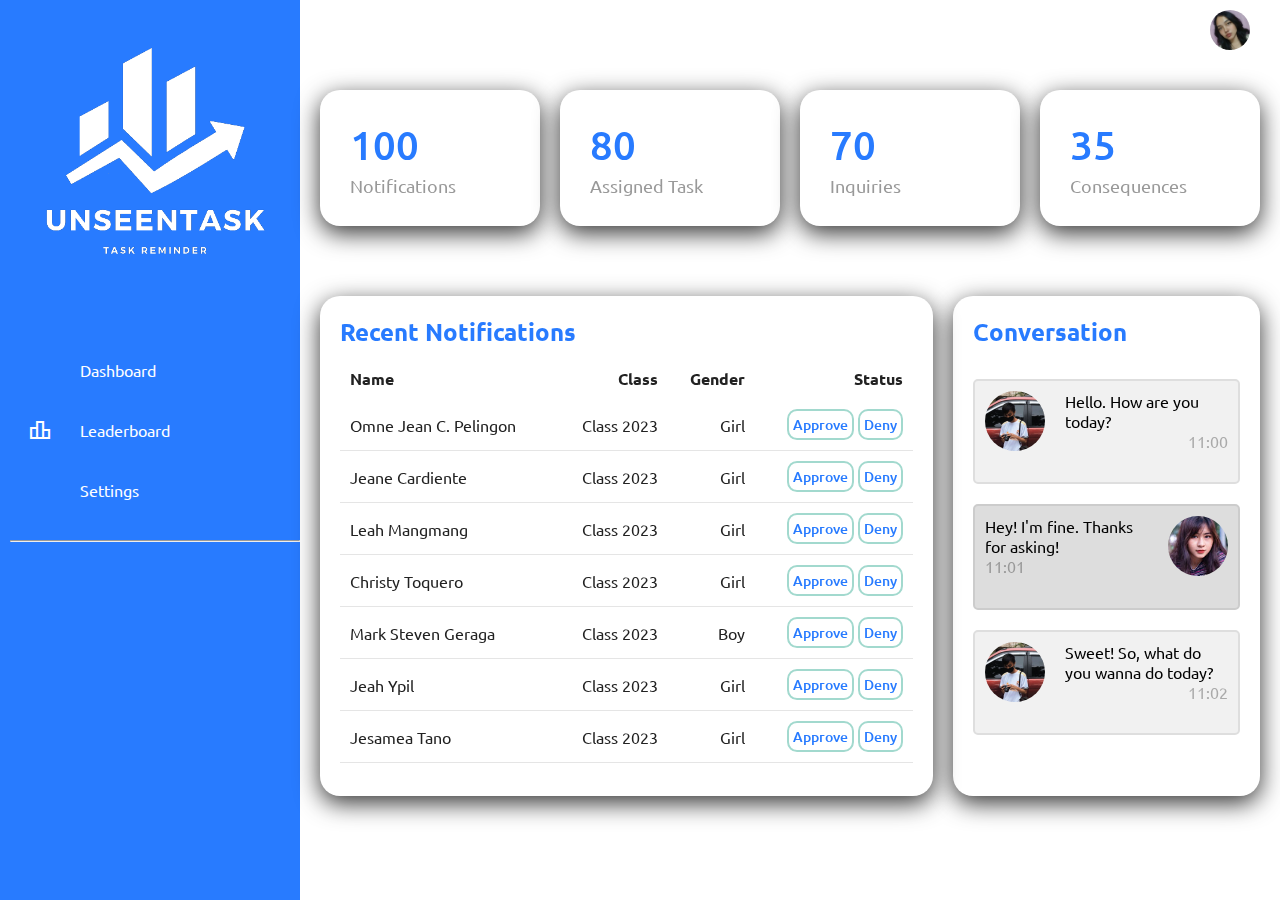
==== index.html @ 6f196ee0 "updated version of omne" ====
<!DOCTYPE html>
<html lang="en">

<head>
    <meta charset="UTF-8">
    <meta http-equiv="X-UA-Compatible" content="IE=edge">
    <meta name="viewport" content="width=device-width, initial-scale=1.0">
    <title>UnseenTask</title>
    <script src="https://code.jquery.com/jquery-3.6.0.slim.min.js" integrity="sha256-u7e5khyithlIdTpu22PHhENmPcRdFiHRjhAuHcs05RI=" crossorigin="anonymous"></script>
    <link rel="stylesheet" type="text/css" href="style.css">
    <link rel="icon" href="Icon_logo.png">
    <link href="https://fonts.googleapis.com/css?family=Material+Icons|Material+Icons+Outlined|Material+Icons+Two+Tone|Material+Icons+Round|Material+Icons+Sharp" rel="stylesheet">


</head>

<body>
    <div class="container">
        <div class="navigation">
            <ul>
                <li>
                    <a href="index.html">
                        <img src="LOGO.png" class="iconlogo">
                    </a>
                </li>
                <li>
                    <a href="index.html">
                        <span class="icon"><ion-icon name="home-outline"></ion-icon></span>
                        <span class="title">Dashboard</span>
                    </a>
                </li>
                <li>
                    <a href="Lboard.html">
                        <span class="icon">
                            <span class="material-icons-outlined">leaderboard</span>
                        </span>
                        <span class="title">Leaderboard</span>
                    </a>
                </li>
                <li>
                    <a href="#">
                        <span class="icon"><ion-icon name="settings-outline"></ion-icon></span>
                        <span class="title">Settings</span>
                    </a>
                </li>
                <br>
                <hr>
            </ul>
        </div>
        <!--main-->
        <div class="main">
            <div class="topbar">
                <div class="toggle">
                    <ion-icon name="menu-outline"></ion-icon>
                </div>

                <!--userImg-->
                <div class="action">

                    <div class="user" onclick="menuToggle();">
                        <img src="img1.jpg" alt="img1.jpg">
                    </div>
                    <div class="userMenu">
                        <h3>
                            Omne Jean C. Pelingon
                            <div>
                                Admin
                            </div>
                        </h3>
                        <ul>
                            <li>
                                <span class="material-icons icons-size">person</span>
                                <a href="#">My Profile</a>
                            </li>
                            <li>
                                <span class="material-icons icons-size">mode</span>
                                <a href="#">Edit Account</a>
                            </li>
                            <li>
                                <span class="material-icons icons-size">logout</span>
                                <a href="#">Sign Out</a>
                            </li>
                        </ul>
                    </div>
                </div>

            </div>

            <br>
            <!--cards-->
            <div class="cardBox">
                <div class="tablink" onclick="linkclick('INTERACTION', this)" id="defaultOpen">
                    <div class="card">
                        <div>
                            <div class="number">100</div>
                            <div class="cardName">Notifications</div>
                        </div>
                        <div class="iconBx">
                            <ion-icon name="people-circle-outline"></ion-icon>
                        </div>
                    </div>
                </div>
                <div class="tablink" onclick="linkclick('TASK', this)" id="defaultOpen">
                    <div class="card">
                        <div>
                            <div class="number">80</div>
                            <div class="cardName">Assigned Task</div>
                        </div>
                        <div class="iconBx">
                            <ion-icon name="reader-outline"></ion-icon>
                        </div>
                    </div>
                </div>
                <div class="tablink" onclick="linkclick('REQUEST', this)" id="defaultOpen">
                    <div class="card">
                        <div>
                            <div class="number">70</div>
                            <div class="cardName">Inquiries</div>
                        </div>
                        <div class="iconBx">
                            <ion-icon name="mail-outline"></ion-icon>
                        </div>
                    </div>
                </div>
                <div class="tablink" onclick="linkclick('CONSEQUENCE', this)" id="defaultOpen">
                    <div class="card">
                        <div>
                            <div class="number">35</div>
                            <div class="cardName">Consequences</div>
                        </div>
                        <div class="iconBx">
                            <ion-icon name="skull-outline"></ion-icon>
                        </div>
                    </div>
                </div>
            </div>

            <!--UnseenTask detail lists-->
            <div class="tabcontent" id="INTERACTION">
                <div class="details">
                    <div class="bigBox">
                        <div class="scroll-div">
                            <div class="cardHeader">
                                <h2>Recent Notifications</h2>
                            </div>

                            <table>
                                <thead>
                                    <tr>
                                        <td>Name</td>
                                        <td>Class</td>
                                        <td>Gender</td>
                                        <td>Status</td>
                                    </tr>
                                </thead>
                                <tbody>
                                    <tr>
                                        <td>Omne Jean C. Pelingon</td>
                                        <td>Class 2023</td>
                                        <td>Girl</td>
                                        <td>
                                            <button class="status approved">Approve</button>
                                            <button class="status denied">Deny</button>
                                        </td>
                                    </tr>
                                    <tr>
                                        <td>Jeane Cardiente</td>
                                        <td>Class 2023</td>
                                        <td>Girl</td>
                                        <td>
                                            <button class="status approved">Approve</button>
                                            <button class="status denied">Deny</button>
                                        </td>
                                    </tr>
                                    <tr>
                                        <td>Leah Mangmang</td>
                                        <td>Class 2023</td>
                                        <td>Girl</td>
                                        <td>
                                            <button class="status approved">Approve</button>
                                            <button class="status denied">Deny</button>
                                        </td>
                                    </tr>
                                    <tr>
                                        <td>Christy Toquero</td>
                                        <td>Class 2023</td>
                                        <td>Girl</td>
                                        <td>
                                            <button class="status approved">Approve</button>
                                            <button class="status denied">Deny</button>
                                        </td>
                                    </tr>
                                    <tr>
                                        <td>Mark Steven Geraga</td>
                                        <td>Class 2023</td>
                                        <td>Boy</td>
                                        <td>
                                            <button class="status approved">Approve</button>
                                            <button class="status denied">Deny</button>
                                        </td>
                                    </tr>
                                    <tr>
                                        <td>Jeah Ypil</td>
                                        <td>Class 2023</td>
                                        <td>Girl</td>
                                        <td>
                                            <button class="status approved">Approve</button>
                                            <button class="status denied">Deny</button>
                                        </td>
                                    </tr>
                                    <tr>
                                        <td>Jesamea Tano</td>
                                        <td>Class 2023</td>
                                        <td>Girl</td>
                                        <td>
                                            <button class="status approved">Approve</button>
                                            <button class="status denied">Deny</button>
                                        </td>
                                    </tr>
                                    <tr>
                                        <td>Jamaila Pacquibas</td>
                                        <td>Class 2023</td>
                                        <td>Boy</td>
                                        <td>
                                            <button class="status approved">Approve</button>
                                            <button class="status denied">Deny</button>
                                        </td>
                                    </tr>
                                    <tr>
                                        <td>Ana Mae Jorge</td>
                                        <td>Class 2023</td>
                                        <td>Girl</td>
                                        <td>
                                            <button class="status approved">Approve</button>
                                            <button class="status denied">Deny</button>
                                        </td>
                                    </tr>
                                    <tr>
                                        <td>Vanessa Sagolili</td>
                                        <td>Class 2023</td>
                                        <td>Boy</td>
                                        <td>
                                            <button class="status approved">Approve</button>
                                            <button class="status denied">Deny</button>
                                        </td>
                                    </tr>
                                    <tr>
                                        <td>John Rey Calesa</td>
                                        <td>Class 2023</td>
                                        <td>Boy</td>
                                        <td>
                                            <button class="status approved">Approve</button>
                                            <button class="status denied">Deny</button>
                                        </td>
                                    </tr>
                                    <tr>
                                        <td>Mark Joseph Molina</td>
                                        <td>Class 2023</td>
                                        <td>Boy</td>
                                        <td>
                                            <button class="status approved">Approve</button>
                                            <button class="status denied">Deny</button>
                                        </td>
                                    </tr>
                                </tbody>
                            </table>
                        </div>
                    </div>
                    <!--New Scholars-->
                    <div class="smallBox">
                        <div class="cardHeader">
                            <h2>Conversation</h2>
                        </div>
                        <table>
                            <div class="container1">
                                <img src="steven.png" alt="Avatar" style="width:100%">
                                <p>Hello. How are you today?</p>
                                <span class="time-right">11:00</span>
                            </div>

                            <div class="container1 darker1">
                                <img src="user.jpg" alt="Avatar" class="right" style="width:100%">
                                <p>Hey! I'm fine. Thanks for asking!</p>
                                <span class="time-left">11:01</span>
                            </div>

                            <div class="container1">
                                <img src="steven.png" alt="Avatar" style="width:100%">
                                <p>Sweet! So, what do you wanna do today?</p>
                                <span class="time-right">11:02</span>
                            </div>
                        </table>
                    </div>
                </div>
            </div>
            <div class="tabcontent" id="TASK">
                <div class="details">
                    <div class="bigBox">
                        <div class="scroll-div">
                            <div class="cardHeader1">
                                <h2>Weekly Tasks</h2>
                                <input type="button" id="btnAdd" class="btn-addNew" value="Add New" />
                            </div>
                            <div class="newTable">
                                <table id="taskTable">
                                    <thead>
                                        <tr>
                                            <th>Lists of Tasks</th>
                                            <th>Points</th>
                                            <th class="task-status">Status</th>
                                        </tr>
                                    </thead>
                                    <tbody>
                                    </tbody>
                                </table>
                            </div>
                        </div>
                    </div>
                    <div class="smallBox">
                        <div class="cardHeader">
                            <h2>Admin Approval</h2>
                        </div>
                        <div>
                            <h4></h4>
                        </div>
                    </div>
                </div>
            </div>
            <div class="tabcontent" id="REQUEST">
                <div class="details">
                    <div class="bigBox">
                        <div class="cardHeader">
                            <h2>Messages</h2>
                        </div>
                    </div>
                    <div class="smallBox">
                        <div class="cardHeader">
                            <h2>Requests</h2>
                        </div>
                        <table>
                            <div class="container1">
                                <img src="user.jpg" alt="Avatar" style="width:100%">
                                <p>Good Day Miss, we are done.</p>
                                <span class="time-right">11:00</span>
                            </div>

                            <div class="container1 darker1">
                                <img src="steven.png" alt="Avatar" class="right" style="width:100%">
                                <p>Hey! I'm fine. Thanks for asking!</p>
                                <span class="time-left">11:01</span>
                            </div>

                            <div class="container1">
                                <img src="img/img2.jpg" alt="Avatar" style="width:100%">
                                <p>Sweet! So, what do you wanna do today?</p>
                                <span class="time-right">11:02</span>
                            </div>
                        </table>
                    </div>
                </div>
            </div>
            <div class="tabcontent" id="CONSEQUENCE">
                <div class="details">
                    <div class="bigBox">
                        <div class="cardHeader">
                            <h2>Consequence</h2>
                        </div>
                    </div>
                    <div class="smallBox">
                        <div class="cardHeader">
                            <h2>Tasks to Make</h2>
                        </div>
                    </div>
                </div>
            </div>
        </div>
        <script type="module" src="https://unpkg.com/ionicons@5.5.2/dist/ionicons/ionicons.esm.js"></script>
        <script nomodule src="https://unpkg.com/ionicons@5.5.2/dist/ionicons/ionicons.js"></script>
        <script src="main.js"></script>
</body>

</html>
---- style.css ----
@import url('https://fonts.googleapis.com/css2?family=Ubuntu:wght;400;500;700&display=swap');
* {
    margin: 0;
    padding: 0;
    box-sizing: border-box;
    font-family: 'Ubuntu', sans-serif;
}

 :root {
    --blue: #287bff;
    --white: #fff;
    --grey: #f5f5f5;
    --black1: #222;
    --black2: #999;
}

body {
    min-height: 100vh;
    overflow-x: hidden;
}

.container {
    position: relative;
    width: 100%;
}

.iconlogo {
    width: 100%;
    height: auto;
    margin-top: 10px;
}

.navigation {
    position: fixed;
    width: 300px;
    height: 100%;
    background: var(--blue);
    border-left: 10px solid var(--blue);
    transition: 0.5s;
    overflow: hidden;
}

.navigation.active {
    width: 80px;
}

.navigation ul {
    position: absolute;
    top: 0;
    left: 0;
    width: 100%;
}

.navigation ul li {
    position: relative;
    width: 100%;
    list-style: none;
}

.navigation ul li :hover,
.navigation ul li.hovered {
    background: var(--white);
    border-top-left-radius: 30px;
    border-bottom-left-radius: 30px;
}

.navigation ul li:nth-child(1) {
    margin-bottom: 40px;
    pointer-events: none;
}

.navigation ul li a {
    position: relative;
    display: block;
    width: 100%;
    display: flex;
    text-decoration: none;
    color: var(--white);
}

.navigation ul li:hover a,
.navigation ul li.hovered a {
    color: var(--blue);
}

.navigation ul li a .icon {
    position: relative;
    display: block;
    min-width: 60px;
    height: 60px;
    line-height: 70px;
    text-align: center;
}

.navigation ul li a .icon ion-icon {
    font-size: 1.75em;
}

.navigation ul li a .icon material-icons-outlined {
    font-size: 1.90em;
}

.navigation ul li a .title {
    position: relative;
    display: block;
    padding: 0 10px;
    height: 60px;
    line-height: 60px;
    text-align: start;
    white-space: nowrap;
}


/* curve outside*/

.navigation ul li:hover a::before,
.navigation ul li.hovered a::before {
    content: '';
    position: absolute;
    right: 0;
    top: -50px;
    width: 50px;
    height: 50px;
    background: transparent;
    border-radius: 50%;
    box-shadow: 35px 35px 0 10px var(--white);
    pointer-events: none;
}

.navigation ul li:hover a::after,
.navigation ul li.hovered a::after {
    content: '';
    position: absolute;
    right: 0;
    bottom: -50px;
    width: 50px;
    height: 50px;
    background: transparent;
    border-radius: 50%;
    box-shadow: 35px -35px 0 10px var(--white);
    pointer-events: none;
}


/*main*/

.main {
    position: absolute;
    width: calc(100% - 300px);
    left: 300px;
    min-height: 100vh;
    background: var(--white);
    transition: 0.5s;
    z-index: 1;
}

.main.active {
    width: calc(100% - 80px);
    left: 80px;
}

.topbar {
    width: 100%;
    height: 60px;
    display: flex;
    justify-content: space-between;
    align-items: center;
    padding: 0 10px;
    position: fixed;
    background: white;
}

.toggle {
    position: relative;
    width: 60px;
    height: 60px;
    display: flex;
    justify-content: center;
    align-items: center;
    font-size: 2.5em;
    cursor: pointer;
}

.user {
    position: relative;
    min-width: 40px;
    height: 40px;
    border-radius: 50%;
    overflow: hidden;
    cursor: pointer;
}

.user img {
    position: absolute;
    top: 0;
    left: 0;
    width: 100%;
    height: 100%;
    object-fit: cover;
}

.icons-size {
    color: #333;
    font-size: 14px;
}

.action {
    position: fixed;
    right: 30px;
    top: 10px
}

.action .userMenu {
    background-color: var(--blue);
    box-sizing: 0 5px 25px rgba(0, 0, 0, 0.1);
    border-radius: 15px;
    padding: 10px 20px;
    position: absolute;
    right: -10px;
    width: 200px;
    transition: 0.5s;
    top: 120px;
    visibility: hidden;
    opacity: 0;
}

.action .userMenu.active {
    opacity: 1;
    top: 60px;
    visibility: visible;
    z-index: 1;
}

.action .userMenu::after {
    background-color: var(--blue);
    content: '';
    height: 20px;
    position: absolute;
    right: 22px;
    transform: rotate(45deg);
    top: -5px;
    width: 20px;
}

.action .userMenu h3 {
    color: var(--white);
    font-size: 14px;
    font-weight: 600;
    line-height: 1.3em;
    padding: 20px 0px;
    text-align: left;
    width: 100%;
    z-index: 1;
}

.action .userMenu h3 div {
    color: #5e5959;
    font-size: 13px;
    font-weight: 400;
    z-index: 1;
}

.action .userMenu ul li {
    align-items: center;
    border-top: 1px solid rgba(0, 0, 0, 0.05);
    display: inline-block;
    justify-content: left;
    list-style: none;
    padding: 10px 0px;
    z-index: 1;
}

.action .userMenu ul li img {
    max-width: 20px;
    margin-right: 10px;
    opacity: 0.5;
    transition: 0.5s;
    z-index: 1;
}

.action .userMenu ul li a {
    display: inline-block;
    color: #555;
    font-size: 14px;
    font-weight: 600;
    padding-left: 15px;
    text-decoration: none;
    text-transform: uppercase;
    transition: 0.5s;
    z-index: 2;
}

.action .userMenu ul li:hover img {
    opacity: 1;
}

.action .userMenu ul li:hover a {
    color: var(--white);
}

.cardBox {
    position: relative;
    width: 100%;
    padding-top: 20px;
    padding-left: 20px;
    padding-right: 20px;
    display: grid;
    grid-template-columns: repeat(4, 1fr);
    grid-gap: 20px;
    z-index: -1;
    margin: 50px 0;
}

.cardBox .card {
    position: relative;
    background: var(--white);
    padding: 30px;
    border-radius: 20px;
    display: flex;
    justify-content: space-between;
    cursor: pointer;
    box-shadow: 0 7px 25px rgba(0, 0, 0, 0.8);
}

.cardBox .card .number {
    position: relative;
    font-weight: 500;
    font-size: 2.5em;
    color: var(--blue);
}

.cardBox .card .cardName {
    color: var(--black2);
    font-size: 1.1em;
    margin-top: 5px;
}

.cardBox .card .iconBx {
    font-size: 2.0em;
    color: var(--black2);
}

.cardBox .card:hover {
    background: var(--blue);
}

.cardBox .card:hover .number,
.cardBox .card:hover .cardName,
.cardBox .card:hover .iconBx {
    color: var(--white);
}

.details {
    position: relative;
    width: 100%;
    padding: 20px;
    display: grid;
    grid-template-columns: 2fr 1fr;
    grid-gap: 20px;
}

.details .bigBox {
    position: relative;
    display: grid;
    min-height: 500px;
    background: var(--white);
    padding: 20px;
    box-shadow: 0 7px 25px rgba(0, 0, 0, 0.8);
    border-radius: 20px;
}

.scroll-div::-webkit-scrollbar {
    width: 10px;
    border: 1px solid rgb(200, 200, 200);
}

.scroll-div::-webkit-scrollbar-thumb {
    background-color: #78aed3;
    border-radius: 5px;
}

.scroll-div {
    height: 450px;
    overflow: hidden;
    overflow-y: scroll;
}

.cardHeader {
    display: flex;
    justify-content: space-between;
    align-items: flex-start;
}

.cardHeader h2 {
    font-weight: 600;
    color: var(--blue);
}

.cardHeader1 {
    display: flex;
    justify-content: space-between;
    align-items: flex-start;
}

.cardHeader1 h2 {
    font-weight: 600;
    color: var(--blue);
}


/*
.btn {
    position: relative;
    padding: 5px 10px;
    background: var(--blue);
    text-decoration: none;
    color: var(--white);
    border-radius: 4px;
}
*/

.details table {
    width: 100%;
    border-collapse: collapse;
    margin-top: 10px;
}

.details table thead td {
    font-weight: 600;
}

.details .bigBox table tr {
    color: var(--black1);
    border-bottom: 1px solid rgba(0, 0, 0, 0.1);
}

.details .bigBox table tr:last-child {
    border-bottom: none;
}

.details .bigBox table tbody tr:hover {
    background: var(--blue);
    color: var(--white);
}

.details .bigBox table tr td {
    padding: 10px;
}

.details .bigBox table tr td:last-child {
    text-align: end;
}

.details .bigBox table tr td:nth-child(2) {
    text-align: end;
}

.details .bigBox table tr td:nth-child(3) {
    text-align: end;
}

.status.approved {
    padding: 4px 4px;
    background: var(--white);
    color: var(--blue);
    border-radius: 10px;
    border: 2px solid #a2d9ce;
    font-size: 14px;
    font-weight: 500;
}

.status.approved:hover {
    background-color: #38b000;
    color: var(--white);
}

.status.denied {
    padding: 4px 4px;
    background: var(--white);
    color: var(--blue);
    border-radius: 10px;
    border: 2px solid #a2d9ce;
    font-size: 14px;
    font-weight: 500;
}

.status.denied:hover {
    background-color: #f00;
    color: var(--white);
}

.smallBox {
    position: relative;
    display: grid;
    min-height: 500px;
    padding: 20px;
    background: var(--white);
    box-shadow: 0 7px 25px rgba(0, 0, 0, 0.8);
    border-radius: 20px;
    z-index: -1;
}

.smallBox table tr td {
    padding: 12px 10px;
}

.smallBox table tr td h4 {
    font-size: 16px;
    font-weight: 500;
    line-height: 1.2em;
}

.smallBox table tr td h4 span {
    font-size: 14px;
    color: var(--black2);
}

.smallBox table tr:hover {
    background: var(--blue);
    color: var(--white);
}

.smallBox table tr:hover td h4 span {
    color: var(--white);
}

.container1 {
    border: 2px solid #dedede;
    background-color: #f1f1f1;
    border-radius: 5px;
    padding: 10px;
    margin: 10px 0;
}

.darker1 {
    border-color: #ccc;
    background-color: #ddd;
}

.container1::after {
    content: "";
    clear: both;
    display: table;
}

.container1 img {
    float: left;
    max-width: 60px;
    width: 100%;
    margin-right: 20px;
    border-radius: 50%;
}

.container1 img.right {
    float: right;
    margin-left: 20px;
    margin-right: 0;
}

.time-right {
    float: right;
    color: #aaa;
}

.time-left {
    float: left;
    color: #999;
}

.tablink {
    border: none;
    outline: none;
    cursor: pointer;
}

.tabcontent {
    display: none;
    text-align: left;
}

.btn-addNew {
    position: relative;
    padding: 5px 10px;
    margin-right: 10px;
    background: var(--blue);
    text-decoration: none;
    color: var(--white);
    border-radius: 4px;
}

.save-btn {
    padding: 4px 4px;
    background: var(--white);
    color: var(--blue);
    border-radius: 10px;
    border: 2px solid #a2d9ce;
    font-size: 14px;
    font-weight: 500;
}

.save-btn:hover {
    background-color: #008000;
    color: var(--white);
}

.cancel-btn {
    padding: 4px 4px;
    background: var(--white);
    color: var(--blue);
    border-radius: 10px;
    border: 2px solid #a2d9ce;
    font-size: 14px;
    font-weight: 500;
}

.cancel-btn:hover {
    background-color: #cc0000;
    color: var(--white);
}

.edit-btn {
    padding: 4px 4px;
    background: var(--white);
    color: var(--blue);
    border-radius: 10px;
    border: 2px solid #a2d9ce;
    font-size: 14px;
    font-weight: 500;
}

.edit-btn:hover {
    background-color: #008000;
    color: var(--white);
}

.remove-btn {
    padding: 4px 4px;
    background: var(--white);
    color: var(--blue);
    border-radius: 10px;
    border: 2px solid #a2d9ce;
    font-size: 14px;
    font-weight: 500;
}

.remove-btn:hover {
    background-color: #cc0000;
    color: var(--white);
}


/*=======Leaderboard HTML=========*/

@media(max-width: 991px) {
    .navigation {
        left: -300px;
    }
    .navigation.active {
        width: 300px;
        left: 0;
    }
    .main {
        position: relative;
        z-index: 1;
        width: 100%;
        left: 0;
    }
    .main.active {
        left: 300px;
    }
    .cardBox {
        grid-template-columns: repeat(2, 1fr);
    }
}

@media(max-width:768px) {
    .details {
        grid-template-columns: repeat(1, 1fr);
    }
    .bigBox {
        overflow-x: auto;
    }
    .status.inprogress {
        white-space: nowrap;
    }
}

@media(max-width:480px) {
    .cardBox {
        grid-template-columns: repeat(1, 1fr);
    }
    .cardHeader h2 {
        font-size: 20px;
    }
    .user {
        min-height: 40px;
    }
    .navigation {
        width: 100%;
        left: -100%;
        z-index: 1000;
    }
    .navigation.active {
        width: 100%;
        left: 0;
    }
    .toggle {
        z-index: 10001;
    }
    .main.active .toggle {
        position: fixed;
        right: 0;
        left: initial;
        color: var(--white);
    }
}
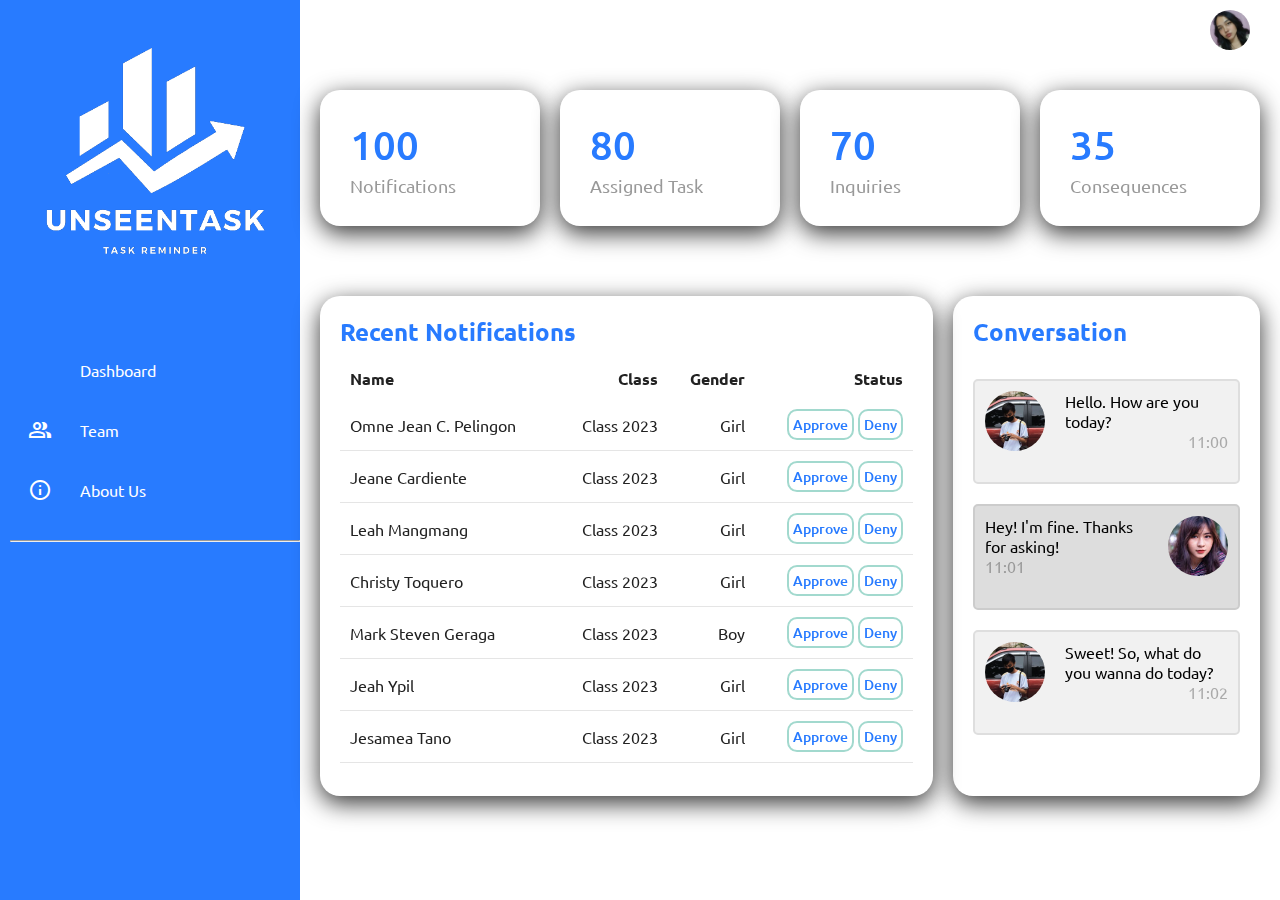
==== commit dc520dc7: "added some pages" ====
--- a/index.html
+++ b/index.html
@@ -10,6 +10,7 @@
     <link rel="stylesheet" type="text/css" href="style.css">
     <link rel="icon" href="Icon_logo.png">
     <link href="https://fonts.googleapis.com/css?family=Material+Icons|Material+Icons+Outlined|Material+Icons+Two+Tone|Material+Icons+Round|Material+Icons+Sharp" rel="stylesheet">
+    <link rel="stylesheet" href="https://fonts.googleapis.com/css2?family=Material+Symbols+Outlined:opsz,wght,FILL,GRAD@20..48,100..700,0..1,-50..200" />
 
 
 </head>
@@ -30,17 +31,19 @@
                     </a>
                 </li>
                 <li>
-                    <a href="Lboard.html">
+                    <a href="team.html">
                         <span class="icon">
-                            <span class="material-icons-outlined">leaderboard</span>
+                            <span class="material-symbols-outlined">group</span>
                         </span>
-                        <span class="title">Leaderboard</span>
+                        <span class="title">Team</span>
                     </a>
                 </li>
                 <li>
-                    <a href="#">
-                        <span class="icon"><ion-icon name="settings-outline"></ion-icon></span>
-                        <span class="title">Settings</span>
+                    <a href="AboutUS.html">
+                        <span class="icon">
+                            <span class="material-symbols-outlined">info</span>
+                        </span>
+                        <span class="title">About Us</span>
                     </a>
                 </li>
                 <br>
@@ -306,7 +309,7 @@
                                     <thead>
                                         <tr>
                                             <th>Lists of Tasks</th>
-                                            <th>Points</th>
+                                            <th>Category</th>
                                             <th class="task-status">Status</th>
                                         </tr>
                                     </thead>
--- a/style.css
+++ b/style.css
@@ -1,716 +1,737 @@
-@import url('https://fonts.googleapis.com/css2?family=Ubuntu:wght;400;500;700&display=swap');
-* {
-    margin: 0;
-    padding: 0;
-    box-sizing: border-box;
-    font-family: 'Ubuntu', sans-serif;
-}
-
- :root {
-    --blue: #287bff;
-    --white: #fff;
-    --grey: #f5f5f5;
-    --black1: #222;
-    --black2: #999;
-}
-
-body {
-    min-height: 100vh;
-    overflow-x: hidden;
-}
-
-.container {
-    position: relative;
-    width: 100%;
-}
-
-.iconlogo {
-    width: 100%;
-    height: auto;
-    margin-top: 10px;
-}
-
-.navigation {
-    position: fixed;
-    width: 300px;
-    height: 100%;
-    background: var(--blue);
-    border-left: 10px solid var(--blue);
-    transition: 0.5s;
-    overflow: hidden;
-}
-
-.navigation.active {
-    width: 80px;
-}
-
-.navigation ul {
-    position: absolute;
-    top: 0;
-    left: 0;
-    width: 100%;
-}
-
-.navigation ul li {
-    position: relative;
-    width: 100%;
-    list-style: none;
-}
-
-.navigation ul li :hover,
-.navigation ul li.hovered {
-    background: var(--white);
-    border-top-left-radius: 30px;
-    border-bottom-left-radius: 30px;
-}
-
-.navigation ul li:nth-child(1) {
-    margin-bottom: 40px;
-    pointer-events: none;
-}
-
-.navigation ul li a {
-    position: relative;
-    display: block;
-    width: 100%;
-    display: flex;
-    text-decoration: none;
-    color: var(--white);
-}
-
-.navigation ul li:hover a,
-.navigation ul li.hovered a {
-    color: var(--blue);
-}
-
-.navigation ul li a .icon {
-    position: relative;
-    display: block;
-    min-width: 60px;
-    height: 60px;
-    line-height: 70px;
-    text-align: center;
-}
-
-.navigation ul li a .icon ion-icon {
-    font-size: 1.75em;
-}
-
-.navigation ul li a .icon material-icons-outlined {
-    font-size: 1.90em;
-}
-
-.navigation ul li a .title {
-    position: relative;
-    display: block;
-    padding: 0 10px;
-    height: 60px;
-    line-height: 60px;
-    text-align: start;
-    white-space: nowrap;
-}
-
-
-/* curve outside*/
-
-.navigation ul li:hover a::before,
-.navigation ul li.hovered a::before {
-    content: '';
-    position: absolute;
-    right: 0;
-    top: -50px;
-    width: 50px;
-    height: 50px;
-    background: transparent;
-    border-radius: 50%;
-    box-shadow: 35px 35px 0 10px var(--white);
-    pointer-events: none;
-}
-
-.navigation ul li:hover a::after,
-.navigation ul li.hovered a::after {
-    content: '';
-    position: absolute;
-    right: 0;
-    bottom: -50px;
-    width: 50px;
-    height: 50px;
-    background: transparent;
-    border-radius: 50%;
-    box-shadow: 35px -35px 0 10px var(--white);
-    pointer-events: none;
-}
-
-
-/*main*/
-
-.main {
-    position: absolute;
-    width: calc(100% - 300px);
-    left: 300px;
-    min-height: 100vh;
-    background: var(--white);
-    transition: 0.5s;
-    z-index: 1;
-}
-
-.main.active {
-    width: calc(100% - 80px);
-    left: 80px;
-}
-
-.topbar {
-    width: 100%;
-    height: 60px;
-    display: flex;
-    justify-content: space-between;
-    align-items: center;
-    padding: 0 10px;
-    position: fixed;
-    background: white;
-}
-
-.toggle {
-    position: relative;
-    width: 60px;
-    height: 60px;
-    display: flex;
-    justify-content: center;
-    align-items: center;
-    font-size: 2.5em;
-    cursor: pointer;
-}
-
-.user {
-    position: relative;
-    min-width: 40px;
-    height: 40px;
-    border-radius: 50%;
-    overflow: hidden;
-    cursor: pointer;
-}
-
-.user img {
-    position: absolute;
-    top: 0;
-    left: 0;
-    width: 100%;
-    height: 100%;
-    object-fit: cover;
-}
-
-.icons-size {
-    color: #333;
-    font-size: 14px;
-}
-
-.action {
-    position: fixed;
-    right: 30px;
-    top: 10px
-}
-
-.action .userMenu {
-    background-color: var(--blue);
-    box-sizing: 0 5px 25px rgba(0, 0, 0, 0.1);
-    border-radius: 15px;
-    padding: 10px 20px;
-    position: absolute;
-    right: -10px;
-    width: 200px;
-    transition: 0.5s;
-    top: 120px;
-    visibility: hidden;
-    opacity: 0;
-}
-
-.action .userMenu.active {
-    opacity: 1;
-    top: 60px;
-    visibility: visible;
-    z-index: 1;
-}
-
-.action .userMenu::after {
-    background-color: var(--blue);
-    content: '';
-    height: 20px;
-    position: absolute;
-    right: 22px;
-    transform: rotate(45deg);
-    top: -5px;
-    width: 20px;
-}
-
-.action .userMenu h3 {
-    color: var(--white);
-    font-size: 14px;
-    font-weight: 600;
-    line-height: 1.3em;
-    padding: 20px 0px;
-    text-align: left;
-    width: 100%;
-    z-index: 1;
-}
-
-.action .userMenu h3 div {
-    color: #5e5959;
-    font-size: 13px;
-    font-weight: 400;
-    z-index: 1;
-}
-
-.action .userMenu ul li {
-    align-items: center;
-    border-top: 1px solid rgba(0, 0, 0, 0.05);
-    display: inline-block;
-    justify-content: left;
-    list-style: none;
-    padding: 10px 0px;
-    z-index: 1;
-}
-
-.action .userMenu ul li img {
-    max-width: 20px;
-    margin-right: 10px;
-    opacity: 0.5;
-    transition: 0.5s;
-    z-index: 1;
-}
-
-.action .userMenu ul li a {
-    display: inline-block;
-    color: #555;
-    font-size: 14px;
-    font-weight: 600;
-    padding-left: 15px;
-    text-decoration: none;
-    text-transform: uppercase;
-    transition: 0.5s;
-    z-index: 2;
-}
-
-.action .userMenu ul li:hover img {
-    opacity: 1;
-}
-
-.action .userMenu ul li:hover a {
-    color: var(--white);
-}
-
-.cardBox {
-    position: relative;
-    width: 100%;
-    padding-top: 20px;
-    padding-left: 20px;
-    padding-right: 20px;
-    display: grid;
-    grid-template-columns: repeat(4, 1fr);
-    grid-gap: 20px;
-    z-index: -1;
-    margin: 50px 0;
-}
-
-.cardBox .card {
-    position: relative;
-    background: var(--white);
-    padding: 30px;
-    border-radius: 20px;
-    display: flex;
-    justify-content: space-between;
-    cursor: pointer;
-    box-shadow: 0 7px 25px rgba(0, 0, 0, 0.8);
-}
-
-.cardBox .card .number {
-    position: relative;
-    font-weight: 500;
-    font-size: 2.5em;
-    color: var(--blue);
-}
-
-.cardBox .card .cardName {
-    color: var(--black2);
-    font-size: 1.1em;
-    margin-top: 5px;
-}
-
-.cardBox .card .iconBx {
-    font-size: 2.0em;
-    color: var(--black2);
-}
-
-.cardBox .card:hover {
-    background: var(--blue);
-}
-
-.cardBox .card:hover .number,
-.cardBox .card:hover .cardName,
-.cardBox .card:hover .iconBx {
-    color: var(--white);
-}
-
-.details {
-    position: relative;
-    width: 100%;
-    padding: 20px;
-    display: grid;
-    grid-template-columns: 2fr 1fr;
-    grid-gap: 20px;
-}
-
-.details .bigBox {
-    position: relative;
-    display: grid;
-    min-height: 500px;
-    background: var(--white);
-    padding: 20px;
-    box-shadow: 0 7px 25px rgba(0, 0, 0, 0.8);
-    border-radius: 20px;
-}
-
-.scroll-div::-webkit-scrollbar {
-    width: 10px;
-    border: 1px solid rgb(200, 200, 200);
-}
-
-.scroll-div::-webkit-scrollbar-thumb {
-    background-color: #78aed3;
-    border-radius: 5px;
-}
-
-.scroll-div {
-    height: 450px;
-    overflow: hidden;
-    overflow-y: scroll;
-}
-
-.cardHeader {
-    display: flex;
-    justify-content: space-between;
-    align-items: flex-start;
-}
-
-.cardHeader h2 {
-    font-weight: 600;
-    color: var(--blue);
-}
-
-.cardHeader1 {
-    display: flex;
-    justify-content: space-between;
-    align-items: flex-start;
-}
-
-.cardHeader1 h2 {
-    font-weight: 600;
-    color: var(--blue);
-}
-
-
-/*
-.btn {
-    position: relative;
-    padding: 5px 10px;
-    background: var(--blue);
-    text-decoration: none;
-    color: var(--white);
-    border-radius: 4px;
-}
-*/
-
-.details table {
-    width: 100%;
-    border-collapse: collapse;
-    margin-top: 10px;
-}
-
-.details table thead td {
-    font-weight: 600;
-}
-
-.details .bigBox table tr {
-    color: var(--black1);
-    border-bottom: 1px solid rgba(0, 0, 0, 0.1);
-}
-
-.details .bigBox table tr:last-child {
-    border-bottom: none;
-}
-
-.details .bigBox table tbody tr:hover {
-    background: var(--blue);
-    color: var(--white);
-}
-
-.details .bigBox table tr td {
-    padding: 10px;
-}
-
-.details .bigBox table tr td:last-child {
-    text-align: end;
-}
-
-.details .bigBox table tr td:nth-child(2) {
-    text-align: end;
-}
-
-.details .bigBox table tr td:nth-child(3) {
-    text-align: end;
-}
-
-.status.approved {
-    padding: 4px 4px;
-    background: var(--white);
-    color: var(--blue);
-    border-radius: 10px;
-    border: 2px solid #a2d9ce;
-    font-size: 14px;
-    font-weight: 500;
-}
-
-.status.approved:hover {
-    background-color: #38b000;
-    color: var(--white);
-}
-
-.status.denied {
-    padding: 4px 4px;
-    background: var(--white);
-    color: var(--blue);
-    border-radius: 10px;
-    border: 2px solid #a2d9ce;
-    font-size: 14px;
-    font-weight: 500;
-}
-
-.status.denied:hover {
-    background-color: #f00;
-    color: var(--white);
-}
-
-.smallBox {
-    position: relative;
-    display: grid;
-    min-height: 500px;
-    padding: 20px;
-    background: var(--white);
-    box-shadow: 0 7px 25px rgba(0, 0, 0, 0.8);
-    border-radius: 20px;
-    z-index: -1;
-}
-
-.smallBox table tr td {
-    padding: 12px 10px;
-}
-
-.smallBox table tr td h4 {
-    font-size: 16px;
-    font-weight: 500;
-    line-height: 1.2em;
-}
-
-.smallBox table tr td h4 span {
-    font-size: 14px;
-    color: var(--black2);
-}
-
-.smallBox table tr:hover {
-    background: var(--blue);
-    color: var(--white);
-}
-
-.smallBox table tr:hover td h4 span {
-    color: var(--white);
-}
-
-.container1 {
-    border: 2px solid #dedede;
-    background-color: #f1f1f1;
-    border-radius: 5px;
-    padding: 10px;
-    margin: 10px 0;
-}
-
-.darker1 {
-    border-color: #ccc;
-    background-color: #ddd;
-}
-
-.container1::after {
-    content: "";
-    clear: both;
-    display: table;
-}
-
-.container1 img {
-    float: left;
-    max-width: 60px;
-    width: 100%;
-    margin-right: 20px;
-    border-radius: 50%;
-}
-
-.container1 img.right {
-    float: right;
-    margin-left: 20px;
-    margin-right: 0;
-}
-
-.time-right {
-    float: right;
-    color: #aaa;
-}
-
-.time-left {
-    float: left;
-    color: #999;
-}
-
-.tablink {
-    border: none;
-    outline: none;
-    cursor: pointer;
-}
-
-.tabcontent {
-    display: none;
-    text-align: left;
-}
-
-.btn-addNew {
-    position: relative;
-    padding: 5px 10px;
-    margin-right: 10px;
-    background: var(--blue);
-    text-decoration: none;
-    color: var(--white);
-    border-radius: 4px;
-}
-
-.save-btn {
-    padding: 4px 4px;
-    background: var(--white);
-    color: var(--blue);
-    border-radius: 10px;
-    border: 2px solid #a2d9ce;
-    font-size: 14px;
-    font-weight: 500;
-}
-
-.save-btn:hover {
-    background-color: #008000;
-    color: var(--white);
-}
-
-.cancel-btn {
-    padding: 4px 4px;
-    background: var(--white);
-    color: var(--blue);
-    border-radius: 10px;
-    border: 2px solid #a2d9ce;
-    font-size: 14px;
-    font-weight: 500;
-}
-
-.cancel-btn:hover {
-    background-color: #cc0000;
-    color: var(--white);
-}
-
-.edit-btn {
-    padding: 4px 4px;
-    background: var(--white);
-    color: var(--blue);
-    border-radius: 10px;
-    border: 2px solid #a2d9ce;
-    font-size: 14px;
-    font-weight: 500;
-}
-
-.edit-btn:hover {
-    background-color: #008000;
-    color: var(--white);
-}
-
-.remove-btn {
-    padding: 4px 4px;
-    background: var(--white);
-    color: var(--blue);
-    border-radius: 10px;
-    border: 2px solid #a2d9ce;
-    font-size: 14px;
-    font-weight: 500;
-}
-
-.remove-btn:hover {
-    background-color: #cc0000;
-    color: var(--white);
-}
-
-
-/*=======Leaderboard HTML=========*/
-
-@media(max-width: 991px) {
-    .navigation {
-        left: -300px;
-    }
-    .navigation.active {
-        width: 300px;
-        left: 0;
-    }
-    .main {
-        position: relative;
-        z-index: 1;
-        width: 100%;
-        left: 0;
-    }
-    .main.active {
-        left: 300px;
-    }
-    .cardBox {
-        grid-template-columns: repeat(2, 1fr);
-    }
-}
-
-@media(max-width:768px) {
-    .details {
-        grid-template-columns: repeat(1, 1fr);
-    }
-    .bigBox {
-        overflow-x: auto;
-    }
-    .status.inprogress {
-        white-space: nowrap;
-    }
-}
-
-@media(max-width:480px) {
-    .cardBox {
-        grid-template-columns: repeat(1, 1fr);
-    }
-    .cardHeader h2 {
-        font-size: 20px;
-    }
-    .user {
-        min-height: 40px;
-    }
-    .navigation {
-        width: 100%;
-        left: -100%;
-        z-index: 1000;
-    }
-    .navigation.active {
-        width: 100%;
-        left: 0;
-    }
-    .toggle {
-        z-index: 10001;
-    }
-    .main.active .toggle {
-        position: fixed;
-        right: 0;
-        left: initial;
-        color: var(--white);
-    }
-}+        @import url('https://fonts.googleapis.com/css2?family=Ubuntu:wght;400;500;700&display=swap');
+        * {
+            margin: 0;
+            padding: 0;
+            box-sizing: border-box;
+            font-family: 'Ubuntu', sans-serif;
+        }
+        
+         :root {
+            --blue: #287bff;
+            --white: #fff;
+            --grey: #f5f5f5;
+            --black1: #222;
+            --black2: #999;
+        }
+        
+        body {
+            min-height: 100vh;
+            overflow-x: hidden;
+        }
+        
+        .container {
+            position: relative;
+            width: 100%;
+        }
+        
+        .iconlogo {
+            width: 100%;
+            height: auto;
+            margin-top: 10px;
+        }
+        
+        .navigation {
+            position: fixed;
+            width: 300px;
+            height: 100%;
+            background: var(--blue);
+            border-left: 10px solid var(--blue);
+            transition: 0.5s;
+            overflow: hidden;
+        }
+        
+        .navigation.active {
+            width: 80px;
+        }
+        
+        .navigation ul {
+            position: absolute;
+            top: 0;
+            left: 0;
+            width: 100%;
+        }
+        
+        .navigation ul li {
+            position: relative;
+            width: 100%;
+            list-style: none;
+        }
+        
+        .navigation ul li :hover,
+        .navigation ul li.hovered {
+            background: var(--white);
+            border-top-left-radius: 30px;
+            border-bottom-left-radius: 30px;
+        }
+        
+        .navigation ul li:nth-child(1) {
+            margin-bottom: 40px;
+            pointer-events: none;
+        }
+        
+        .navigation ul li a {
+            position: relative;
+            display: block;
+            width: 100%;
+            display: flex;
+            text-decoration: none;
+            color: var(--white);
+        }
+        
+        .navigation ul li:hover a,
+        .navigation ul li.hovered a {
+            color: var(--blue);
+        }
+        
+        .navigation ul li a .icon {
+            position: relative;
+            display: block;
+            min-width: 60px;
+            height: 60px;
+            line-height: 70px;
+            text-align: center;
+        }
+        
+        .navigation ul li a .icon ion-icon {
+            font-size: 1.75em;
+        }
+        
+        .navigation ul li a .icon material-icons-outlined {
+            font-size: 1.90em;
+        }
+        
+        .navigation ul li a .title {
+            position: relative;
+            display: block;
+            padding: 0 10px;
+            height: 60px;
+            line-height: 60px;
+            text-align: start;
+            white-space: nowrap;
+        }
+        /* curve outside*/
+        
+        .navigation ul li:hover a::before,
+        .navigation ul li.hovered a::before {
+            content: '';
+            position: absolute;
+            right: 0;
+            top: -50px;
+            width: 50px;
+            height: 50px;
+            background: transparent;
+            border-radius: 50%;
+            box-shadow: 35px 35px 0 10px var(--white);
+            pointer-events: none;
+        }
+        
+        .navigation ul li:hover a::after,
+        .navigation ul li.hovered a::after {
+            content: '';
+            position: absolute;
+            right: 0;
+            bottom: -50px;
+            width: 50px;
+            height: 50px;
+            background: transparent;
+            border-radius: 50%;
+            box-shadow: 35px -35px 0 10px var(--white);
+            pointer-events: none;
+        }
+        /*main*/
+        
+        .main {
+            position: absolute;
+            width: calc(100% - 300px);
+            left: 300px;
+            min-height: 100vh;
+            background: var(--white);
+            transition: 0.5s;
+            z-index: 1;
+        }
+        
+        .main.active {
+            width: calc(100% - 80px);
+            left: 80px;
+        }
+        
+        .topbar {
+            width: 100%;
+            height: 60px;
+            display: flex;
+            justify-content: space-between;
+            align-items: center;
+            padding: 0 10px;
+            position: fixed;
+            background: white;
+        }
+        
+        .toggle {
+            position: relative;
+            width: 60px;
+            height: 60px;
+            display: flex;
+            justify-content: center;
+            align-items: center;
+            font-size: 2.5em;
+            cursor: pointer;
+        }
+        
+        .user {
+            position: relative;
+            min-width: 40px;
+            height: 40px;
+            border-radius: 50%;
+            overflow: hidden;
+            cursor: pointer;
+        }
+        
+        .user img {
+            position: absolute;
+            top: 0;
+            left: 0;
+            width: 100%;
+            height: 100%;
+            object-fit: cover;
+        }
+        
+        .icons-size {
+            color: #333;
+            font-size: 14px;
+        }
+        
+        .action {
+            position: fixed;
+            right: 30px;
+            top: 10px
+        }
+        
+        .action .userMenu {
+            background-color: var(--blue);
+            box-sizing: 0 5px 25px rgba(0, 0, 0, 0.1);
+            border-radius: 15px;
+            padding: 10px 20px;
+            position: absolute;
+            right: -10px;
+            width: 200px;
+            transition: 0.5s;
+            top: 120px;
+            visibility: hidden;
+            opacity: 0;
+        }
+        
+        .action .userMenu.active {
+            opacity: 1;
+            top: 60px;
+            visibility: visible;
+            z-index: 1;
+        }
+        
+        .action .userMenu::after {
+            background-color: var(--blue);
+            content: '';
+            height: 20px;
+            position: absolute;
+            right: 22px;
+            transform: rotate(45deg);
+            top: -5px;
+            width: 20px;
+        }
+        
+        .action .userMenu h3 {
+            color: var(--white);
+            font-size: 14px;
+            font-weight: 600;
+            line-height: 1.3em;
+            padding: 20px 0px;
+            text-align: left;
+            width: 100%;
+            z-index: 1;
+        }
+        
+        .action .userMenu h3 div {
+            color: #5e5959;
+            font-size: 13px;
+            font-weight: 400;
+            z-index: 1;
+        }
+        
+        .action .userMenu ul li {
+            align-items: center;
+            border-top: 1px solid rgba(0, 0, 0, 0.05);
+            display: inline-block;
+            justify-content: left;
+            list-style: none;
+            padding: 10px 0px;
+            z-index: 1;
+        }
+        
+        .action .userMenu ul li img {
+            max-width: 20px;
+            margin-right: 10px;
+            opacity: 0.5;
+            transition: 0.5s;
+            z-index: 1;
+        }
+        
+        .action .userMenu ul li a {
+            display: inline-block;
+            color: #555;
+            font-size: 14px;
+            font-weight: 600;
+            padding-left: 15px;
+            text-decoration: none;
+            text-transform: uppercase;
+            transition: 0.5s;
+            z-index: 2;
+        }
+        
+        .action .userMenu ul li:hover img {
+            opacity: 1;
+        }
+        
+        .action .userMenu ul li:hover a {
+            color: var(--white);
+        }
+        
+        .cardBox {
+            position: relative;
+            width: 100%;
+            padding-top: 20px;
+            padding-left: 20px;
+            padding-right: 20px;
+            display: grid;
+            grid-template-columns: repeat(4, 1fr);
+            grid-gap: 20px;
+            z-index: -1;
+            margin: 50px 0;
+        }
+        
+        .cardBox .card {
+            position: relative;
+            background: var(--white);
+            padding: 30px;
+            border-radius: 20px;
+            display: flex;
+            justify-content: space-between;
+            cursor: pointer;
+            box-shadow: 0 7px 25px rgba(0, 0, 0, 0.8);
+        }
+        
+        .cardBox .card .number {
+            position: relative;
+            font-weight: 500;
+            font-size: 2.5em;
+            color: var(--blue);
+        }
+        
+        .cardBox .card .cardName {
+            color: var(--black2);
+            font-size: 1.1em;
+            margin-top: 5px;
+        }
+        
+        .cardBox .card .iconBx {
+            font-size: 2.0em;
+            color: var(--black2);
+        }
+        
+        .cardBox .card:hover {
+            background: var(--blue);
+        }
+        
+        .cardBox .card:hover .number,
+        .cardBox .card:hover .cardName,
+        .cardBox .card:hover .iconBx {
+            color: var(--white);
+        }
+        
+        .details {
+            position: relative;
+            width: 100%;
+            padding: 20px;
+            display: grid;
+            grid-template-columns: 2fr 1fr;
+            grid-gap: 20px;
+        }
+        
+        .details .bigBox {
+            position: relative;
+            display: grid;
+            min-height: 500px;
+            background: var(--white);
+            padding: 20px;
+            box-shadow: 0 7px 25px rgba(0, 0, 0, 0.8);
+            border-radius: 20px;
+        }
+        
+        .scroll-div::-webkit-scrollbar {
+            width: 10px;
+            border: 1px solid rgb(200, 200, 200);
+        }
+        
+        .scroll-div::-webkit-scrollbar-thumb {
+            background-color: #78aed3;
+            border-radius: 5px;
+        }
+        
+        .scroll-div {
+            height: 450px;
+            overflow: hidden;
+            overflow-y: scroll;
+        }
+        
+        .cardHeader {
+            display: flex;
+            justify-content: space-between;
+            align-items: flex-start;
+        }
+        
+        .cardHeader h2 {
+            font-weight: 600;
+            color: var(--blue);
+        }
+        
+        .cardHeader1 {
+            display: flex;
+            justify-content: space-between;
+            align-items: flex-start;
+        }
+        
+        .cardHeader1 h2 {
+            font-weight: 600;
+            color: var(--blue);
+        }
+        
+        .details table {
+            width: 100%;
+            border-collapse: collapse;
+            margin-top: 10px;
+        }
+        
+        .details table thead td {
+            font-weight: 600;
+        }
+        
+        .details .bigBox table tr {
+            color: var(--black1);
+            border-bottom: 1px solid rgba(0, 0, 0, 0.1);
+        }
+        
+        .details .bigBox table tr:last-child {
+            border-bottom: none;
+        }
+        
+        .details .bigBox table tbody tr:hover {
+            background: var(--blue);
+            color: var(--white);
+        }
+        
+        .details .bigBox table tr td {
+            padding: 10px;
+        }
+        
+        .details .bigBox table tr td:last-child {
+            text-align: end;
+        }
+        
+        .details .bigBox table tr td:nth-child(2) {
+            text-align: end;
+        }
+        
+        .details .bigBox table tr td:nth-child(3) {
+            text-align: end;
+        }
+        
+        .status.approved {
+            padding: 4px 4px;
+            background: var(--white);
+            color: var(--blue);
+            border-radius: 10px;
+            border: 2px solid #a2d9ce;
+            font-size: 14px;
+            font-weight: 500;
+        }
+        
+        .status.approved:hover {
+            background-color: #38b000;
+            color: var(--white);
+        }
+        
+        .status.denied {
+            padding: 4px 4px;
+            background: var(--white);
+            color: var(--blue);
+            border-radius: 10px;
+            border: 2px solid #a2d9ce;
+            font-size: 14px;
+            font-weight: 500;
+        }
+        
+        .status.denied:hover {
+            background-color: #f00;
+            color: var(--white);
+        }
+        
+        .smallBox {
+            position: relative;
+            display: grid;
+            min-height: 500px;
+            padding: 20px;
+            background: var(--white);
+            box-shadow: 0 7px 25px rgba(0, 0, 0, 0.8);
+            border-radius: 20px;
+            z-index: -1;
+        }
+        
+        .smallBox table tr td {
+            padding: 12px 10px;
+        }
+        
+        .smallBox table tr td h4 {
+            font-size: 16px;
+            font-weight: 500;
+            line-height: 1.2em;
+        }
+        
+        .smallBox table tr td h4 span {
+            font-size: 14px;
+            color: var(--black2);
+        }
+        
+        .smallBox table tr:hover {
+            background: var(--blue);
+            color: var(--white);
+        }
+        
+        .smallBox table tr:hover td h4 span {
+            color: var(--white);
+        }
+        
+        .container1 {
+            border: 2px solid #dedede;
+            background-color: #f1f1f1;
+            border-radius: 5px;
+            padding: 10px;
+            margin: 10px 0;
+        }
+        
+        .darker1 {
+            border-color: #ccc;
+            background-color: #ddd;
+        }
+        
+        .container1::after {
+            content: "";
+            clear: both;
+            display: table;
+        }
+        
+        .container1 img {
+            float: left;
+            max-width: 60px;
+            width: 100%;
+            margin-right: 20px;
+            border-radius: 50%;
+        }
+        
+        .container1 img.right {
+            float: right;
+            margin-left: 20px;
+            margin-right: 0;
+        }
+        
+        .time-right {
+            float: right;
+            color: #aaa;
+        }
+        
+        .time-left {
+            float: left;
+            color: #999;
+        }
+        
+        .tablink {
+            border: none;
+            outline: none;
+            cursor: pointer;
+        }
+        
+        .tabcontent {
+            display: none;
+            text-align: left;
+        }
+        
+        .btn-addNew {
+            position: relative;
+            padding: 5px 10px;
+            margin-right: 10px;
+            background: var(--blue);
+            text-decoration: none;
+            color: var(--white);
+            border-radius: 4px;
+        }
+        
+        .save-btn {
+            padding: 4px 4px;
+            background: var(--white);
+            color: var(--blue);
+            border-radius: 10px;
+            border: 2px solid #a2d9ce;
+            font-size: 14px;
+            font-weight: 500;
+        }
+        
+        .save-btn:hover {
+            background-color: #008000;
+            color: var(--white);
+        }
+        
+        .cancel-btn {
+            padding: 4px 4px;
+            background: var(--white);
+            color: var(--blue);
+            border-radius: 10px;
+            border: 2px solid #a2d9ce;
+            font-size: 14px;
+            font-weight: 500;
+        }
+        
+        .cancel-btn:hover {
+            background-color: #cc0000;
+            color: var(--white);
+        }
+        
+        .edit-btn {
+            padding: 4px 4px;
+            background: var(--white);
+            color: var(--blue);
+            border-radius: 10px;
+            border: 2px solid #a2d9ce;
+            font-size: 14px;
+            font-weight: 500;
+        }
+        
+        .edit-btn:hover {
+            background-color: #008000;
+            color: var(--white);
+        }
+        
+        .remove-btn {
+            padding: 4px 4px;
+            background: var(--white);
+            color: var(--blue);
+            border-radius: 10px;
+            border: 2px solid #a2d9ce;
+            font-size: 14px;
+            font-weight: 500;
+        }
+        
+        .remove-btn:hover {
+            background-color: #cc0000;
+            color: var(--white);
+        }
+        
+        .taskList {
+            border-radius: 5px;
+            margin-left: -10px;
+        }
+        
+        .taskPoints {
+            border-radius: 5px;
+        }
+        /*========Team HTML*/
+        
+        .cardBoxes {
+            position: relative;
+            width: 100%;
+            padding-top: 20px;
+            padding-left: 20px;
+            padding-right: 20px;
+            display: grid;
+            grid-template-columns: repeat(3, 1fr);
+            grid-gap: 20px;
+            z-index: -1;
+            margin: 50px 0;
+        }
+        
+        .cardBoxes .tcard {
+            position: relative;
+            background: var(--white);
+            padding: 30px;
+            border-radius: 20px;
+            display: flex;
+            justify-content: space-between;
+            cursor: pointer;
+            box-shadow: 0 7px 25px rgba(0, 0, 0, 0.8);
+        }
+        
+        .cardBoxes .tcardName {
+            align-items: center;
+        }
+        /*====== About US Page=======*/
+        /*======Medias========*/
+        
+        @media(max-width: 991px) {
+            .navigation {
+                left: -300px;
+            }
+            .navigation.active {
+                width: 300px;
+                left: 0;
+            }
+            .main {
+                position: relative;
+                z-index: 1;
+                width: 100%;
+                left: 0;
+            }
+            .main.active {
+                left: 300px;
+            }
+            .cardBox {
+                grid-template-columns: repeat(2, 1fr);
+            }
+        }
+        
+        @media(max-width:768px) {
+            .details {
+                grid-template-columns: repeat(1, 1fr);
+            }
+            .bigBox {
+                overflow-x: auto;
+            }
+            .status.inprogress {
+                white-space: nowrap;
+            }
+        }
+        
+        @media(max-width:480px) {
+            .cardBox {
+                grid-template-columns: repeat(1, 1fr);
+            }
+            .cardHeader h2 {
+                font-size: 20px;
+            }
+            .user {
+                min-height: 40px;
+            }
+            .navigation {
+                width: 100%;
+                left: -100%;
+                z-index: 1000;
+            }
+            .navigation.active {
+                width: 100%;
+                left: 0;
+            }
+            .toggle {
+                z-index: 10001;
+            }
+            .main.active .toggle {
+                position: fixed;
+                right: 0;
+                left: initial;
+                color: var(--white);
+            }
+        }